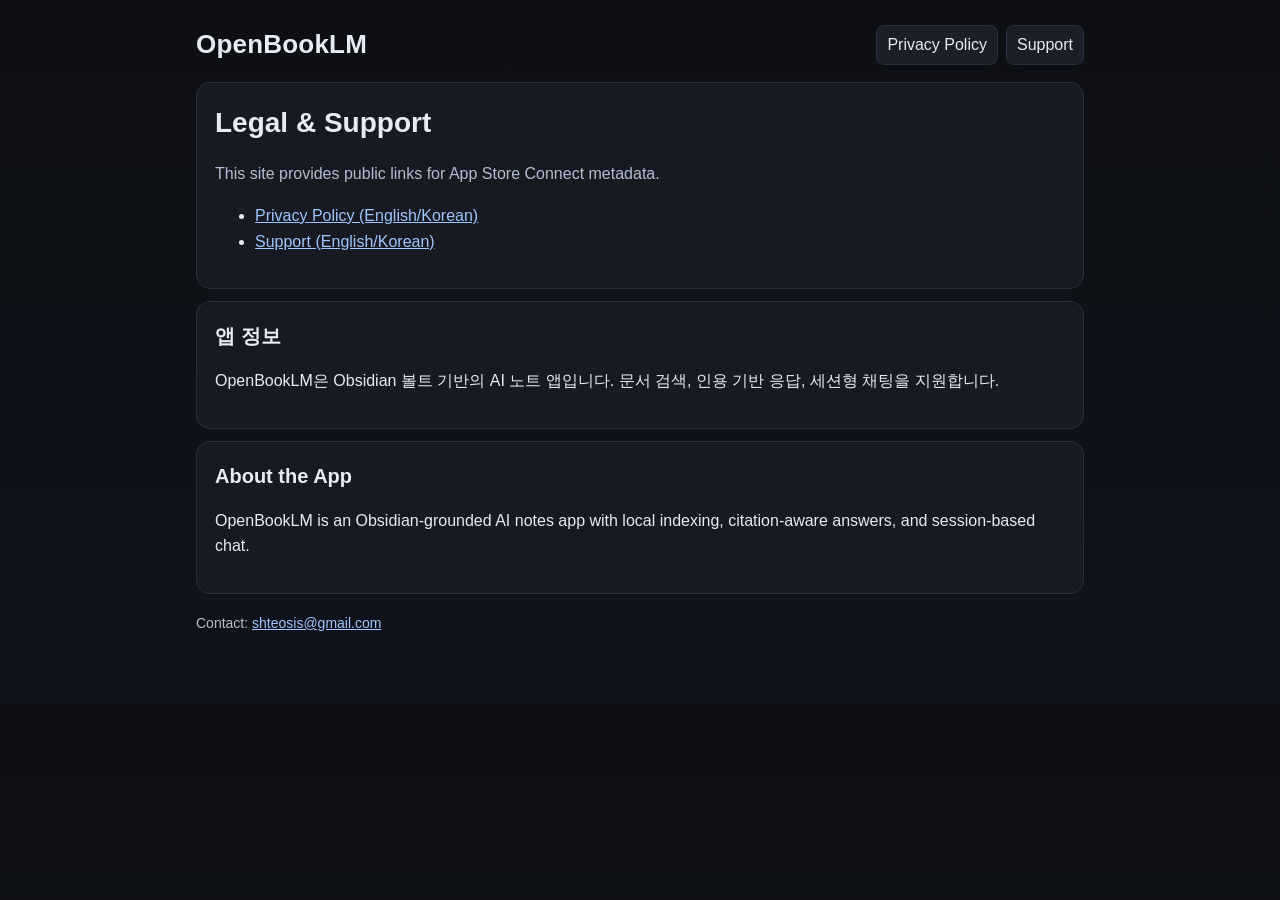
==== index.html @ 6e738124 "Add GitHub Pages home for App Store metadata links" ====
<!doctype html>
<html lang="en">
<head>
  <meta charset="utf-8" />
  <meta name="viewport" content="width=device-width, initial-scale=1" />
  <title>OpenBookLM - Legal & Support</title>
  <link rel="stylesheet" href="./styles.css" />
</head>
<body>
  <main class="wrap">
    <div class="top">
      <div class="brand">OpenBookLM</div>
      <nav class="links">
        <a href="./privacy.html">Privacy Policy</a>
        <a href="./support.html">Support</a>
      </nav>
    </div>

    <section class="card">
      <h1>Legal & Support</h1>
      <p class="muted">This site provides public links for App Store Connect metadata.</p>
      <ul>
        <li><a href="./privacy.html">Privacy Policy (English/Korean)</a></li>
        <li><a href="./support.html">Support (English/Korean)</a></li>
      </ul>
    </section>

    <section class="card">
      <h2>앱 정보</h2>
      <p>
        OpenBookLM은 Obsidian 볼트 기반의 AI 노트 앱입니다. 문서 검색, 인용 기반 응답, 세션형 채팅을 지원합니다.
      </p>
    </section>

    <section class="card">
      <h2>About the App</h2>
      <p>
        OpenBookLM is an Obsidian-grounded AI notes app with local indexing, citation-aware answers, and session-based chat.
      </p>
    </section>

    <p class="footer">Contact: <a href="mailto:shteosis@gmail.com">shteosis@gmail.com</a></p>
  </main>
</body>
</html>
---- styles.css ----
:root {
  --bg: #0f1115;
  --panel: #171a21;
  --text: #e7ebf3;
  --muted: #b3bdd1;
  --accent: #d6ab4d;
  --border: #2a3040;
}

* {
  box-sizing: border-box;
}

html, body {
  margin: 0;
  padding: 0;
  font-family: -apple-system, BlinkMacSystemFont, "Segoe UI", Roboto, "Noto Sans KR", "Apple SD Gothic Neo", sans-serif;
  background: linear-gradient(180deg, #0d0f14 0%, #10131b 100%);
  color: var(--text);
  line-height: 1.6;
}

.wrap {
  max-width: 920px;
  margin: 0 auto;
  padding: 24px 16px 56px;
}

.top {
  display: flex;
  gap: 12px;
  align-items: center;
  justify-content: space-between;
  margin-bottom: 16px;
}

.brand {
  font-size: 26px;
  font-weight: 700;
  letter-spacing: 0.2px;
}

.links {
  display: flex;
  gap: 8px;
  flex-wrap: wrap;
}

.links a {
  color: var(--text);
  text-decoration: none;
  border: 1px solid var(--border);
  padding: 6px 10px;
  border-radius: 8px;
  background: #1a1f2a;
}

.links a:hover {
  border-color: var(--accent);
}

.card {
  border: 1px solid var(--border);
  background: var(--panel);
  border-radius: 14px;
  padding: 18px;
  margin: 12px 0;
}

h1 {
  margin: 0 0 6px;
  font-size: 28px;
}

h2 {
  margin: 0 0 8px;
  font-size: 20px;
}

p, li {
  color: var(--text);
}

.muted {
  color: var(--muted);
}

a {
  color: #9ec6ff;
}

ul {
  margin-top: 8px;
}

.footer {
  margin-top: 18px;
  color: var(--muted);
  font-size: 14px;
}
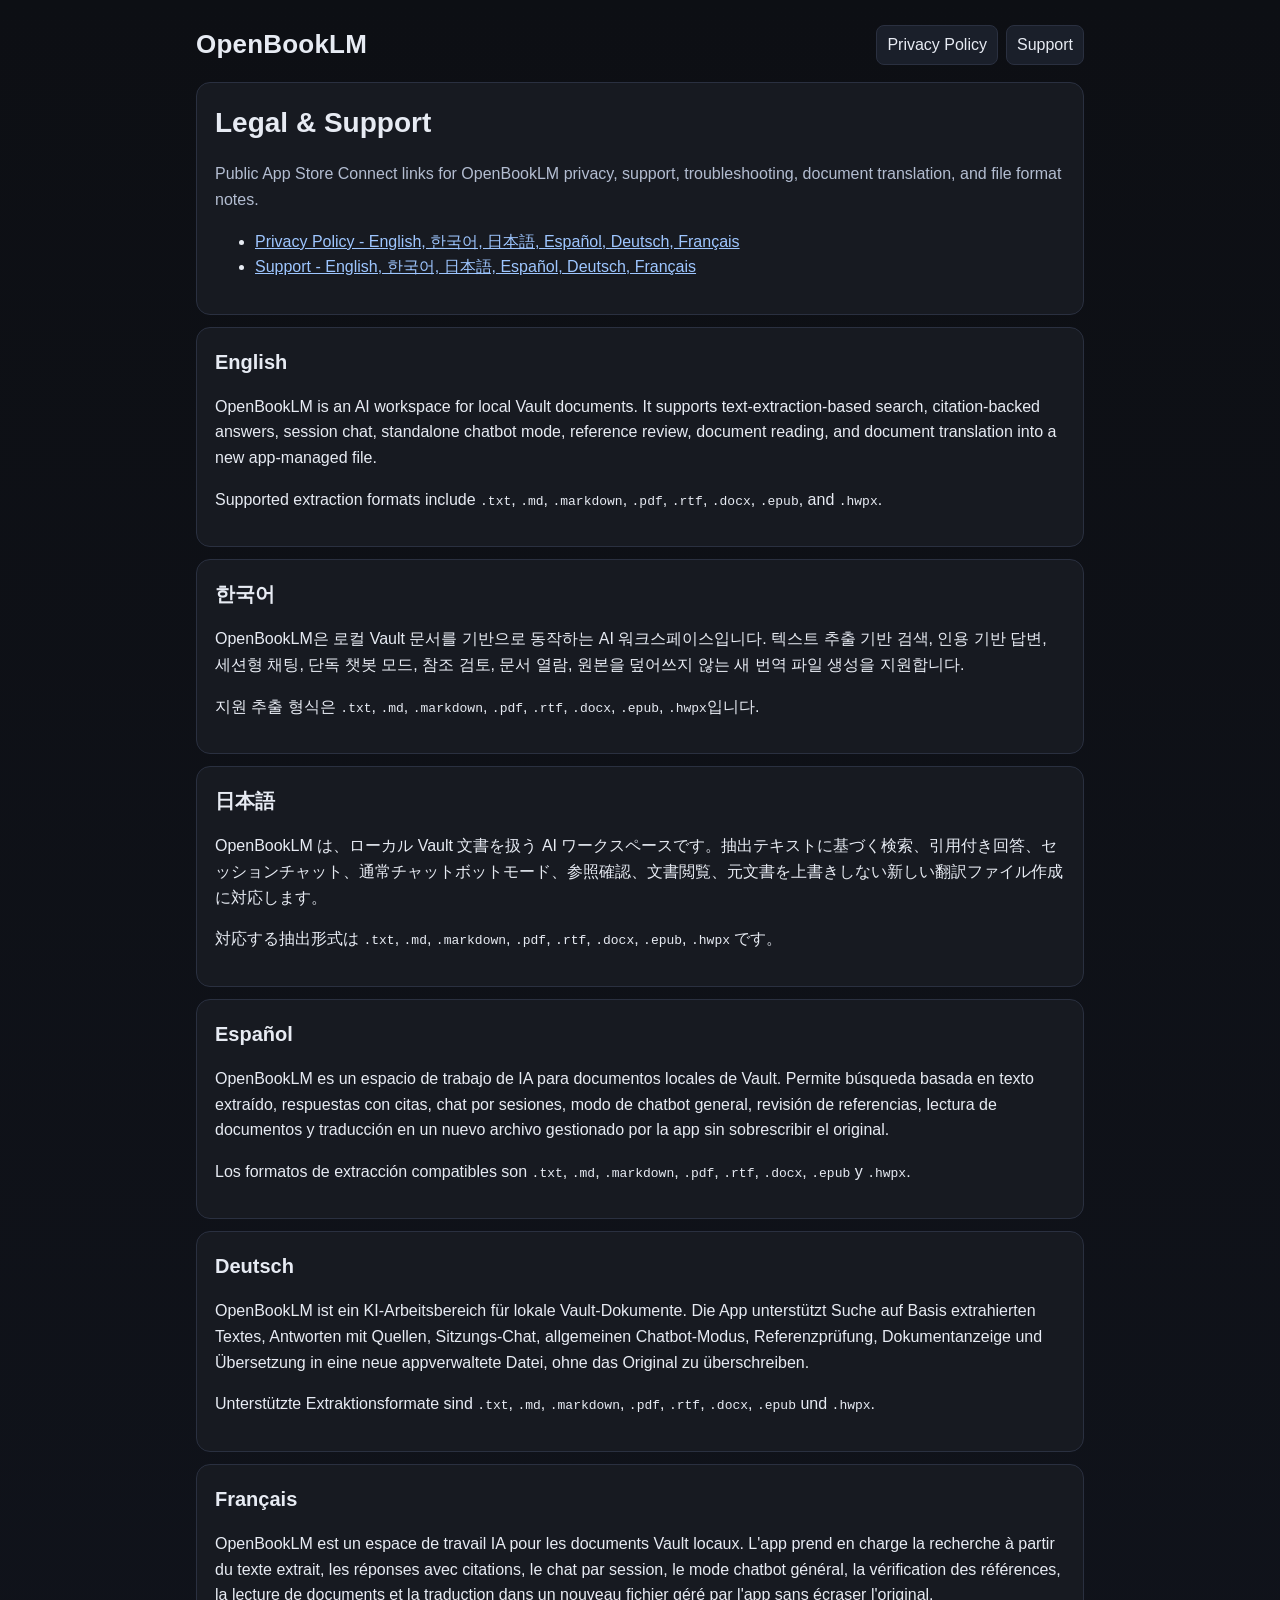
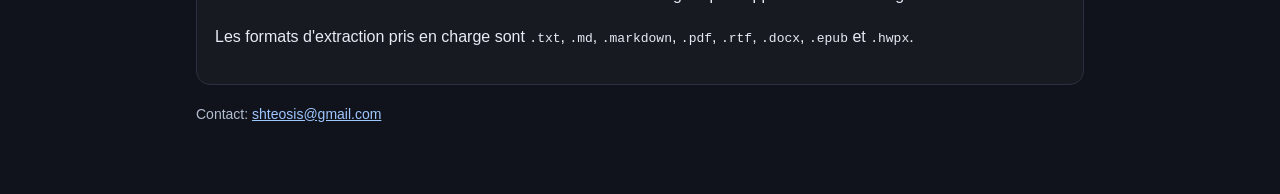
==== commit b4207fa9: "Update multilingual legal index" ====
--- a/index.html
+++ b/index.html
@@ -18,25 +18,47 @@
 
     <section class="card">
       <h1>Legal & Support</h1>
-      <p class="muted">This site provides public links for App Store Connect metadata.</p>
+      <p class="muted">Public App Store Connect links for OpenBookLM privacy, support, troubleshooting, document translation, and file format notes.</p>
       <ul>
-        <li><a href="./privacy.html">Privacy Policy (English/Korean)</a></li>
-        <li><a href="./support.html">Support (English/Korean)</a></li>
+        <li><a href="./privacy.html">Privacy Policy - English, 한국어, 日本語, Español, Deutsch, Français</a></li>
+        <li><a href="./support.html">Support - English, 한국어, 日本語, Español, Deutsch, Français</a></li>
       </ul>
     </section>
 
     <section class="card">
-      <h2>앱 정보</h2>
-      <p>
-        OpenBookLM은 Obsidian 볼트 기반의 AI 노트 앱입니다. 문서 검색, 인용 기반 응답, 세션형 채팅을 지원합니다.
-      </p>
+      <h2>English</h2>
+      <p>OpenBookLM is an AI workspace for local Vault documents. It supports text-extraction-based search, citation-backed answers, session chat, standalone chatbot mode, reference review, document reading, and document translation into a new app-managed file.</p>
+      <p>Supported extraction formats include <code>.txt</code>, <code>.md</code>, <code>.markdown</code>, <code>.pdf</code>, <code>.rtf</code>, <code>.docx</code>, <code>.epub</code>, and <code>.hwpx</code>.</p>
     </section>
 
     <section class="card">
-      <h2>About the App</h2>
-      <p>
-        OpenBookLM is an Obsidian-grounded AI notes app with local indexing, citation-aware answers, and session-based chat.
-      </p>
+      <h2>한국어</h2>
+      <p>OpenBookLM은 로컬 Vault 문서를 기반으로 동작하는 AI 워크스페이스입니다. 텍스트 추출 기반 검색, 인용 기반 답변, 세션형 채팅, 단독 챗봇 모드, 참조 검토, 문서 열람, 원본을 덮어쓰지 않는 새 번역 파일 생성을 지원합니다.</p>
+      <p>지원 추출 형식은 <code>.txt</code>, <code>.md</code>, <code>.markdown</code>, <code>.pdf</code>, <code>.rtf</code>, <code>.docx</code>, <code>.epub</code>, <code>.hwpx</code>입니다.</p>
+    </section>
+
+    <section class="card">
+      <h2>日本語</h2>
+      <p>OpenBookLM は、ローカル Vault 文書を扱う AI ワークスペースです。抽出テキストに基づく検索、引用付き回答、セッションチャット、通常チャットボットモード、参照確認、文書閲覧、元文書を上書きしない新しい翻訳ファイル作成に対応します。</p>
+      <p>対応する抽出形式は <code>.txt</code>, <code>.md</code>, <code>.markdown</code>, <code>.pdf</code>, <code>.rtf</code>, <code>.docx</code>, <code>.epub</code>, <code>.hwpx</code> です。</p>
+    </section>
+
+    <section class="card">
+      <h2>Español</h2>
+      <p>OpenBookLM es un espacio de trabajo de IA para documentos locales de Vault. Permite búsqueda basada en texto extraído, respuestas con citas, chat por sesiones, modo de chatbot general, revisión de referencias, lectura de documentos y traducción en un nuevo archivo gestionado por la app sin sobrescribir el original.</p>
+      <p>Los formatos de extracción compatibles son <code>.txt</code>, <code>.md</code>, <code>.markdown</code>, <code>.pdf</code>, <code>.rtf</code>, <code>.docx</code>, <code>.epub</code> y <code>.hwpx</code>.</p>
+    </section>
+
+    <section class="card">
+      <h2>Deutsch</h2>
+      <p>OpenBookLM ist ein KI-Arbeitsbereich für lokale Vault-Dokumente. Die App unterstützt Suche auf Basis extrahierten Textes, Antworten mit Quellen, Sitzungs-Chat, allgemeinen Chatbot-Modus, Referenzprüfung, Dokumentanzeige und Übersetzung in eine neue appverwaltete Datei, ohne das Original zu überschreiben.</p>
+      <p>Unterstützte Extraktionsformate sind <code>.txt</code>, <code>.md</code>, <code>.markdown</code>, <code>.pdf</code>, <code>.rtf</code>, <code>.docx</code>, <code>.epub</code> und <code>.hwpx</code>.</p>
+    </section>
+
+    <section class="card">
+      <h2>Français</h2>
+      <p>OpenBookLM est un espace de travail IA pour les documents Vault locaux. L'app prend en charge la recherche à partir du texte extrait, les réponses avec citations, le chat par session, le mode chatbot général, la vérification des références, la lecture de documents et la traduction dans un nouveau fichier géré par l'app sans écraser l'original.</p>
+      <p>Les formats d'extraction pris en charge sont <code>.txt</code>, <code>.md</code>, <code>.markdown</code>, <code>.pdf</code>, <code>.rtf</code>, <code>.docx</code>, <code>.epub</code> et <code>.hwpx</code>.</p>
     </section>
 
     <p class="footer">Contact: <a href="mailto:shteosis@gmail.com">shteosis@gmail.com</a></p>
